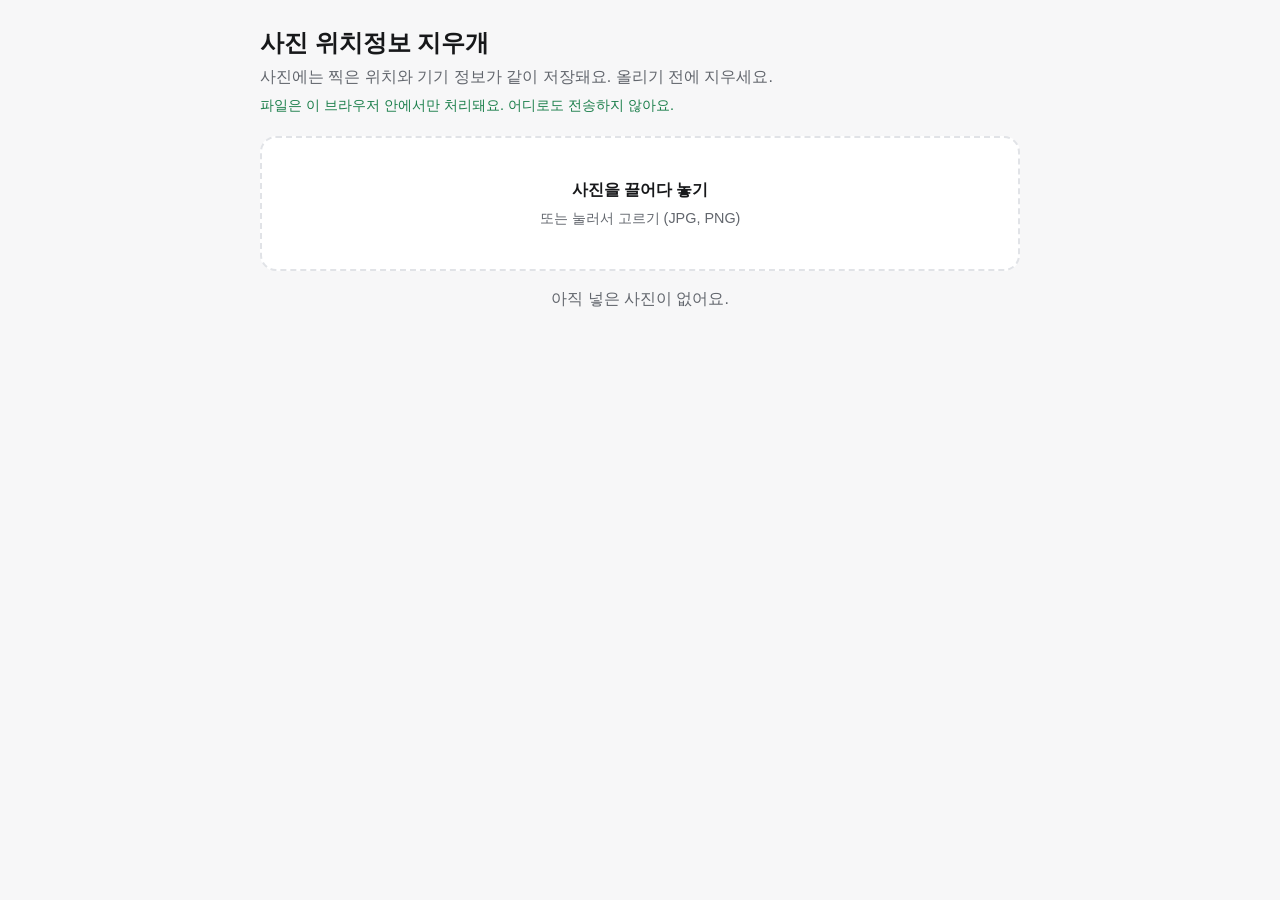
==== exif-cleaner/index.html @ ded25d64 "하루 하나 도구 시작: 사진 위치정보 지우개 - JPEG Exif·IPTC·주석, PNG 텍스트 청크를 바이트 단위로 제거(재압축 없음) - 회전 정보가 있는 사진만 회전을 픽셀에" ====
<!doctype html>
<html lang="ko">
<head>
  <meta charset="utf-8">
  <meta name="viewport" content="width=device-width, initial-scale=1">
  <title>사진 위치정보 지우개</title>
  <meta name="description" content="사진에 남은 촬영 위치와 기기 정보를 브라우저 안에서 지웁니다">
  <link rel="stylesheet" href="css/style.css">
</head>
<body>
  <header>
    <h1>사진 위치정보 지우개</h1>
    <p>사진에는 찍은 위치와 기기 정보가 같이 저장돼요. 올리기 전에 지우세요.</p>
    <p class="local">파일은 이 브라우저 안에서만 처리돼요. 어디로도 전송하지 않아요.</p>
  </header>

  <main>
    <label id="zone" for="picker">
      <strong>사진을 끌어다 놓기</strong>
      <span>또는 눌러서 고르기 (JPG, PNG)</span>
      <input id="picker" type="file" accept="image/jpeg,image/png" multiple hidden>
    </label>

    <button id="download-all" type="button" hidden>전부 내려받기</button>

    <p id="empty" class="empty">아직 넣은 사진이 없어요.</p>
    <div id="files"></div>
  </main>

  <script type="module" src="js/app.js"></script>
</body>
</html>
---- exif-cleaner/css/style.css ----
:root {
  --bg: #f7f7f8;
  --surface: #fff;
  --text: #17181a;
  --muted: #62666d;
  --line: #e1e3e7;
  --brand: #3b5bdb;
  --danger: #c02626;
  --ok: #1b7f4b;
  --on-brand: #fff;
  color-scheme: light;
}

@media (prefers-color-scheme: dark) {
  :root {
    --bg: #111214;
    --surface: #1b1d20;
    --text: #e9eaec;
    --muted: #a0a5ad;
    --line: #2c2f34;
    --brand: #8da2fb;
    --danger: #f2a2a2;
    --ok: #74d7a3;
    --on-brand: #101425;
    color-scheme: dark;
  }
}

* { box-sizing: border-box; }

body {
  margin: 0;
  padding: 24px 16px 64px;
  background: var(--bg);
  color: var(--text);
  font: 16px/1.55 -apple-system, BlinkMacSystemFont, 'Pretendard', 'Apple SD Gothic Neo', sans-serif;
}

header, main { max-width: 760px; margin: 0 auto; }
h1 { margin: 0 0 4px; font-size: 1.5rem; }
header p { margin: 0 0 4px; color: var(--muted); }
.local { font-size: .9rem; color: var(--ok); }

#zone {
  display: grid;
  gap: 4px;
  place-items: center;
  margin: 20px 0 12px;
  padding: 40px 16px;
  border: 2px dashed var(--line);
  border-radius: 16px;
  background: var(--surface);
  text-align: center;
  cursor: pointer;
}
#zone.over { border-color: var(--brand); background: var(--surface); }
#zone span { color: var(--muted); font-size: .9rem; }

button {
  min-height: 44px;
  padding: 0 16px;
  border: 0;
  border-radius: 10px;
  background: var(--brand);
  color: var(--on-brand);
  font: inherit;
  font-weight: 600;
  cursor: pointer;
}

.empty { color: var(--muted); text-align: center; }

.card {
  margin-top: 12px;
  padding: 16px;
  border: 1px solid var(--line);
  border-radius: 14px;
  background: var(--surface);
}

.head { display: flex; align-items: center; justify-content: space-between; gap: 8px; margin-bottom: 12px; }
.head b { overflow: hidden; text-overflow: ellipsis; white-space: nowrap; }

.badge { flex: none; padding: 3px 10px; border-radius: 999px; font-size: .8rem; font-weight: 600; }
.badge.danger { background: color-mix(in srgb, var(--danger) 18%, transparent); color: var(--danger); }
.badge.warn { background: color-mix(in srgb, var(--brand) 18%, transparent); color: var(--brand); }
.badge.ok { background: color-mix(in srgb, var(--ok) 18%, transparent); color: var(--ok); }

.grid { display: grid; gap: 12px; }
@media (min-width: 620px) { .grid { grid-template-columns: 1fr 1fr; } }

.grid section { padding: 12px; border: 1px solid var(--line); border-radius: 10px; }
h3 { margin: 0 0 8px; font-size: .85rem; color: var(--muted); font-weight: 600; }

dl { display: grid; grid-template-columns: auto 1fr; gap: 4px 12px; margin: 0; font-size: .92rem; }
dt { color: var(--muted); }
dd { margin: 0; word-break: break-all; }
dd.hot { color: var(--danger); font-weight: 600; }
dd.gone { color: var(--ok); font-weight: 600; }

.pending { margin: 0; color: var(--muted); font-size: .9rem; }
.after button { margin-top: 12px; width: 100%; }
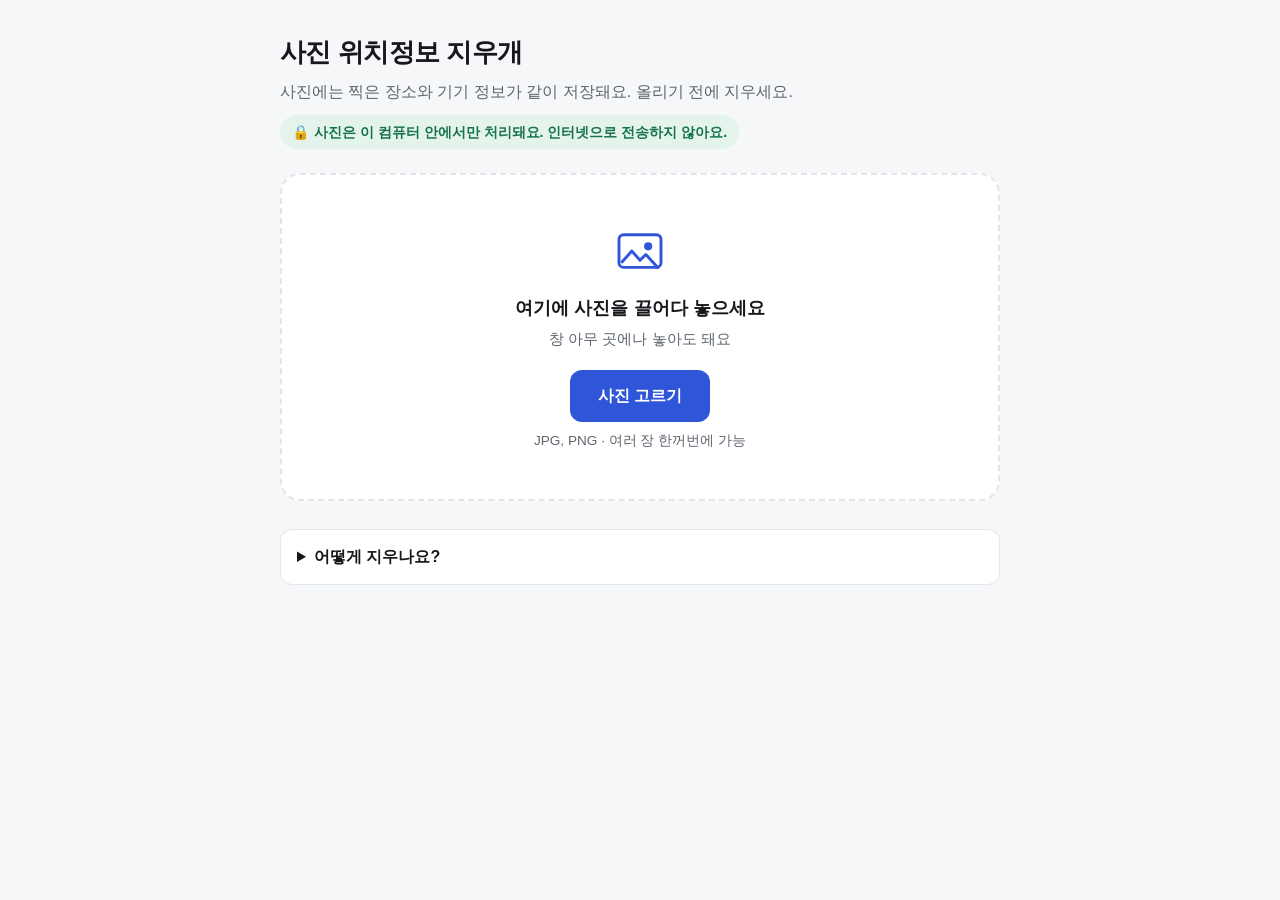
==== commit 8478a1ec: "지우개: 더블클릭으로 열리도록 단일 파일 빌드 + 화면 개선 - file:// 에서 JS 모듈이 CORS로 막혀 동작하지 않던 문제 해결 (build.mjs로 index.html " ====
--- a/exif-cleaner/index.html
+++ b/exif-cleaner/index.html
@@ -5,28 +5,622 @@
   <meta name="viewport" content="width=device-width, initial-scale=1">
   <title>사진 위치정보 지우개</title>
   <meta name="description" content="사진에 남은 촬영 위치와 기기 정보를 브라우저 안에서 지웁니다">
-  <link rel="stylesheet" href="css/style.css">
+  <style>
+:root {
+  --bg: #f6f7f9;
+  --surface: #fff;
+  --text: #16181c;
+  --muted: #5f6570;
+  --line: #e2e5ea;
+  --brand: #2f56d9;
+  --brand-soft: #e8edfd;
+  --danger: #bd2020;
+  --danger-soft: #fdeaea;
+  --ok: #17734a;
+  --ok-soft: #e4f4ec;
+  --on-brand: #fff;
+  color-scheme: light;
+}
+
+@media (prefers-color-scheme: dark) {
+  :root {
+    --bg: #0f1013;
+    --surface: #1a1c20;
+    --text: #e9eaee;
+    --muted: #9aa0ab;
+    --line: #2b2e35;
+    --brand: #8fa6fb;
+    --brand-soft: #1b2340;
+    --danger: #f3a5a5;
+    --danger-soft: #3a1f1f;
+    --ok: #6fd3a0;
+    --ok-soft: #12301f;
+    --on-brand: #0e1428;
+    color-scheme: dark;
+  }
+}
+
+* { box-sizing: border-box; }
+
+/* display를 지정한 요소에서도 hidden 속성이 이기도록 한다 */
+[hidden] { display: none !important; }
+
+body {
+  margin: 0;
+  padding: 32px 16px 120px;
+  background: var(--bg);
+  color: var(--text);
+  font: 16px/1.6 -apple-system, BlinkMacSystemFont, 'Pretendard', 'Apple SD Gothic Neo', 'Noto Sans KR', sans-serif;
+}
+
+header, main { max-width: 720px; margin: 0 auto; }
+
+h1 { margin: 0 0 6px; font-size: 1.6rem; letter-spacing: -.02em; }
+.lead { margin: 0 0 10px; color: var(--muted); }
+.privacy {
+  display: inline-block;
+  margin: 0 0 24px;
+  padding: 6px 12px;
+  border-radius: 999px;
+  background: var(--ok-soft);
+  color: var(--ok);
+  font-size: .88rem;
+  font-weight: 600;
+}
+
+/* 1단계: 사진 넣기 */
+#zone {
+  display: grid;
+  gap: 6px;
+  place-items: center;
+  padding: 48px 20px;
+  border: 2px dashed var(--line);
+  border-radius: 20px;
+  background: var(--surface);
+  text-align: center;
+}
+.zone-icon { width: 56px; height: 56px; color: var(--brand); }
+.zone-title { margin: 8px 0 0; font-size: 1.15rem; font-weight: 700; }
+.zone-sub { margin: 0; color: var(--muted); font-size: .92rem; }
+.zone-hint { margin: 2px 0 0; color: var(--muted); font-size: .85rem; }
+
+.pick {
+  margin-top: 12px;
+  padding: 13px 28px;
+  border-radius: 12px;
+  background: var(--brand);
+  color: var(--on-brand);
+  font-weight: 700;
+  cursor: pointer;
+}
+.pick:hover { filter: brightness(1.05); }
+
+button {
+  min-height: 46px;
+  padding: 0 18px;
+  border: 0;
+  border-radius: 12px;
+  background: var(--brand);
+  color: var(--on-brand);
+  font: inherit;
+  font-weight: 700;
+  cursor: pointer;
+}
+button.ghost { flex: none; white-space: nowrap; min-height: 38px; background: transparent; color: var(--muted); border: 1px solid var(--line); font-weight: 600; }
+button.done { background: var(--ok-soft); color: var(--ok); }
+
+/* 결과 */
+.result-head { display: flex; align-items: center; justify-content: space-between; gap: 12px; margin: 28px 0 12px; }
+#summary { margin: 0; font-weight: 700; min-width: 0; }
+
+.card {
+  margin-bottom: 14px;
+  padding: 16px;
+  border: 1px solid var(--line);
+  border-radius: 16px;
+  background: var(--surface);
+}
+
+.head { display: flex; align-items: center; gap: 12px; margin-bottom: 14px; }
+.thumb {
+  flex: none;
+  width: 56px; height: 56px;
+  border-radius: 10px;
+  border: 1px solid var(--line);
+  object-fit: cover;
+  background: var(--bg);
+}
+.head-text { min-width: 0; display: flex; flex-direction: column; gap: 4px; align-items: flex-start; }
+.head-text b { max-width: 100%; overflow: hidden; text-overflow: ellipsis; white-space: nowrap; }
+
+.badge { padding: 3px 10px; border-radius: 999px; font-size: .78rem; font-weight: 700; }
+.badge.danger { background: var(--danger-soft); color: var(--danger); }
+.badge.warn { background: var(--brand-soft); color: var(--brand); }
+.badge.ok { background: var(--ok-soft); color: var(--ok); }
+
+.grid { display: grid; gap: 12px; }
+@media (min-width: 640px) { .grid { grid-template-columns: 1fr 1fr; align-items: start; } }
+
+.grid section { padding: 14px; border: 1px solid var(--line); border-radius: 12px; }
+.grid .after { background: var(--ok-soft); border-color: transparent; }
+h3 { margin: 0 0 10px; font-size: .82rem; color: var(--muted); font-weight: 700; letter-spacing: .01em; }
+.after h3 { color: var(--ok); }
+
+dl { display: grid; grid-template-columns: auto 1fr; gap: 6px 14px; margin: 0; font-size: .93rem; }
+dt { color: var(--muted); white-space: nowrap; }
+dd { margin: 0; word-break: break-all; }
+dd.hot { color: var(--danger); font-weight: 700; }
+dd.gone { color: var(--ok); font-weight: 700; }
+dd.note { color: var(--muted); font-size: .85rem; }
+
+.pending { margin: 0; color: var(--muted); font-size: .9rem; }
+.after .download { width: 100%; margin-top: 14px; }
+
+/* 설명 */
+.how { margin-top: 28px; padding: 14px 16px; border: 1px solid var(--line); border-radius: 12px; background: var(--surface); }
+.how summary { font-weight: 700; cursor: pointer; }
+.how p { margin: 10px 0 0; color: var(--muted); font-size: .92rem; }
+
+/* 창 전체 드롭 */
+#drop-overlay {
+  position: fixed; inset: 0; z-index: 20;
+  display: grid; place-items: center;
+  background: color-mix(in srgb, var(--brand) 22%, transparent);
+  backdrop-filter: blur(2px);
+}
+#drop-overlay p {
+  padding: 20px 32px;
+  border: 2px dashed var(--brand);
+  border-radius: 16px;
+  background: var(--surface);
+  font-size: 1.15rem;
+  font-weight: 700;
+}
+
+/* 하단 고정 바 */
+#bar {
+  position: fixed; left: 0; right: 0; bottom: 0; z-index: 10;
+  display: flex; align-items: center; justify-content: space-between; gap: 12px;
+  max-width: 720px; margin: 0 auto;
+  padding: 12px 16px calc(12px + env(safe-area-inset-bottom));
+  border-top: 1px solid var(--line);
+  background: var(--surface);
+}
+#bar-text { font-weight: 600; color: var(--muted); }
+@media (min-width: 752px) { #bar { bottom: 16px; border: 1px solid var(--line); border-radius: 14px; } }
+  </style>
 </head>
 <body>
   <header>
     <h1>사진 위치정보 지우개</h1>
-    <p>사진에는 찍은 위치와 기기 정보가 같이 저장돼요. 올리기 전에 지우세요.</p>
-    <p class="local">파일은 이 브라우저 안에서만 처리돼요. 어디로도 전송하지 않아요.</p>
+    <p class="lead">사진에는 찍은 장소와 기기 정보가 같이 저장돼요. 올리기 전에 지우세요.</p>
+    <p class="privacy"><span aria-hidden="true">🔒</span> 사진은 이 컴퓨터 안에서만 처리돼요. 인터넷으로 전송하지 않아요.</p>
   </header>
 
   <main>
-    <label id="zone" for="picker">
-      <strong>사진을 끌어다 놓기</strong>
-      <span>또는 눌러서 고르기 (JPG, PNG)</span>
-      <input id="picker" type="file" accept="image/jpeg,image/png" multiple hidden>
-    </label>
-
-    <button id="download-all" type="button" hidden>전부 내려받기</button>
-
-    <p id="empty" class="empty">아직 넣은 사진이 없어요.</p>
-    <div id="files"></div>
+    <section id="step1">
+      <div id="zone">
+        <svg viewBox="0 0 48 48" aria-hidden="true" class="zone-icon">
+          <path d="M8 34l9-10 7 8 5-5 11 12" fill="none" stroke="currentColor" stroke-width="2.5" stroke-linejoin="round"/>
+          <rect x="6" y="10" width="36" height="28" rx="4" fill="none" stroke="currentColor" stroke-width="2.5"/>
+          <circle cx="31" cy="20" r="3.5" fill="currentColor"/>
+        </svg>
+        <p class="zone-title">여기에 사진을 끌어다 놓으세요</p>
+        <p class="zone-sub">창 아무 곳에나 놓아도 돼요</p>
+        <label class="pick" for="picker">사진 고르기</label>
+        <input id="picker" type="file" accept="image/jpeg,image/png" multiple hidden>
+        <p class="zone-hint">JPG, PNG · 여러 장 한꺼번에 가능</p>
+      </div>
+    </section>
+
+    <section id="result" hidden>
+      <div class="result-head">
+        <p id="summary" role="status"></p>
+        <button id="reset" type="button" class="ghost">처음부터</button>
+      </div>
+      <div id="files"></div>
+    </section>
+
+    <details class="how">
+      <summary>어떻게 지우나요?</summary>
+      <p>사진 파일 안에는 사진 내용과 별도로 촬영 정보가 붙어 있어요. 이 도구는 그 부분만 잘라내고 사진 자체는 건드리지 않아요. 그래서 화질이 떨어지지 않아요.</p>
+      <p>세로로 찍은 사진은 예외예요. 방향 정보까지 지우면 사진이 눕기 때문에, 방향을 사진에 먼저 적용하고 다시 저장해요. 이때만 아주 약간 다시 압축돼요.</p>
+    </details>
   </main>
 
-  <script type="module" src="js/app.js"></script>
+  <div id="drop-overlay" hidden><p>놓으면 바로 지워드려요</p></div>
+
+  <div id="bar" hidden>
+    <span id="bar-text"></span>
+    <button id="download-all" type="button">전부 내려받기</button>
+  </div>
+
+  <script type="module">
+// ---- exif.js
+// 이미지에 숨어 있는 메타데이터를 읽는다. 외부 라이브러리 없이 바이트를 직접 해석한다.
+
+const JPEG_TAGS = {
+  0x010f: 'make',
+  0x0110: 'model',
+  0x0112: 'orientation',
+  0x0131: 'software',
+  0x0132: 'dateTime',
+  0x9003: 'dateTimeOriginal',
+};
+
+// JPEG는 0xFF 마커로 구간이 나뉜다. 메타데이터는 APP 구간에 들어 있다.
+function jpegSegments(bytes) {
+  if (bytes[0] !== 0xff || bytes[1] !== 0xd8) return null;
+  const segments = [];
+  let at = 2;
+  while (at < bytes.length - 1) {
+    if (bytes[at] !== 0xff) break;
+    const marker = bytes[at + 1];
+    if (marker === 0xd8 || marker === 0xd9 || (marker >= 0xd0 && marker <= 0xd7)) {
+      at += 2;
+      continue;
+    }
+    const size = (bytes[at + 2] << 8) | bytes[at + 3];
+    segments.push({ marker, start: at, bodyStart: at + 4, end: at + 2 + size });
+    if (marker === 0xda) break; // 이미지 데이터 시작. 뒤는 건드리지 않는다.
+    at += 2 + size;
+  }
+  return segments;
+}
+
+function ascii(bytes, start, length) {
+  return String.fromCharCode(...bytes.slice(start, start + length));
+}
+
+function readIfd(view, tiffStart, ifdStart, little, out, gps) {
+  const count = view.getUint16(ifdStart, little);
+  let next = 0;
+  for (let i = 0; i < count; i++) {
+    const entry = ifdStart + 2 + i * 12;
+    const tag = view.getUint16(entry, little);
+    const type = view.getUint16(entry + 2, little);
+    const num = view.getUint32(entry + 4, little);
+    const size = { 1: 1, 2: 1, 3: 2, 4: 4, 5: 8, 7: 1, 9: 4, 10: 8 }[type] ?? 1;
+    const total = size * num;
+    const valueAt = total > 4 ? tiffStart + view.getUint32(entry + 8, little) : entry + 8;
+    out.count += 1;
+
+    // 하위 IFD 위치
+    if (tag === 0x8769) next = tiffStart + view.getUint32(valueAt, little);
+    if (tag === 0x8825) gps.at = tiffStart + view.getUint32(valueAt, little);
+
+    if (gps.active) {
+      if (tag === 1 || tag === 3) gps[tag === 1 ? 'latRef' : 'lonRef'] = String.fromCharCode(view.getUint8(valueAt));
+      if (tag === 2 || tag === 4) {
+        const parts = [0, 1, 2].map((n) => {
+          const numr = view.getUint32(valueAt + n * 8, little);
+          const den = view.getUint32(valueAt + n * 8 + 4, little);
+          return den ? numr / den : 0;
+        });
+        gps[tag === 2 ? 'lat' : 'lon'] = parts[0] + parts[1] / 60 + parts[2] / 3600;
+      }
+      continue;
+    }
+
+    const name = JPEG_TAGS[tag];
+    if (!name) continue;
+    if (type === 2) out[name] = ascii(new Uint8Array(view.buffer), valueAt, num).replace(/\0+$/, '').trim();
+    else if (type === 3) out[name] = view.getUint16(valueAt, little);
+  }
+  return next;
+}
+
+// Exif 본문(TIFF 구조)에서 기기·촬영일시·GPS를 꺼낸다.
+function parseExifPayload(bytes, payloadStart) {
+  const tiffStart = payloadStart + 6; // 'Exif\0\0' 다음
+  const view = new DataView(bytes.buffer, bytes.byteOffset);
+  const little = ascii(bytes, tiffStart, 2) === 'II';
+  const out = { count: 0 };
+  const gps = {};
+
+  const ifd0 = tiffStart + view.getUint32(tiffStart + 4, little);
+  const exifIfd = readIfd(view, tiffStart, ifd0, little, out, gps);
+  if (exifIfd) readIfd(view, tiffStart, exifIfd, little, out, gps);
+  if (gps.at) {
+    gps.active = true;
+    readIfd(view, tiffStart, gps.at, little, out, gps);
+    if (gps.lat != null && gps.lon != null) {
+      out.gps = {
+        lat: gps.latRef === 'S' ? -gps.lat : gps.lat,
+        lon: gps.lonRef === 'W' ? -gps.lon : gps.lon,
+      };
+    }
+  }
+  return out;
+}
+
+const PNG_PRIVACY_CHUNKS = ['tEXt', 'zTXt', 'iTXt', 'eXIf', 'tIME'];
+
+function pngChunks(bytes) {
+  const sig = [137, 80, 78, 71, 13, 10, 26, 10];
+  if (sig.some((b, i) => bytes[i] !== b)) return null;
+  const view = new DataView(bytes.buffer, bytes.byteOffset);
+  const chunks = [];
+  let at = 8;
+  while (at < bytes.length - 8) {
+    const length = view.getUint32(at);
+    const type = ascii(bytes, at + 4, 4);
+    chunks.push({ type, start: at, end: at + 12 + length });
+    if (type === 'IEND') break;
+    at += 12 + length;
+  }
+  return chunks;
+}
+
+// { kind, gps, dateTime, make, model, software, orientation, count } 형태로 돌려준다.
+function readMetadata(bytes) {
+  const segments = jpegSegments(bytes);
+  if (segments) {
+    const found = { kind: 'jpeg', count: 0 };
+    for (const seg of segments) {
+      const isExif = seg.marker === 0xe1 && ascii(bytes, seg.bodyStart, 4) === 'Exif';
+      if (isExif) Object.assign(found, parseExifPayload(bytes, seg.bodyStart), { kind: 'jpeg' });
+      else if (seg.marker === 0xe1) found.count += 1; // XMP
+      else if (seg.marker === 0xed || seg.marker === 0xfe) found.count += 1; // IPTC, 주석
+    }
+    return found;
+  }
+
+  const chunks = pngChunks(bytes);
+  if (chunks) {
+    const privacy = chunks.filter((c) => PNG_PRIVACY_CHUNKS.includes(c.type));
+    return { kind: 'png', count: privacy.length };
+  }
+  return { kind: 'unknown', count: 0 };
+}
+
+// ---- strip.js
+// 메타데이터만 잘라낸다. 화질을 지키려고 픽셀 데이터는 그대로 두고 바이트만 들어낸다.
+
+
+// 지울 구간: Exif·XMP(APP1), Photoshop IPTC(APP13), 주석(COM).
+// 남길 구간: JFIF(APP0), 색 프로파일 ICC(APP2). 색이 틀어지는 것을 막는다.
+const DROP_MARKERS = new Set([0xe1, 0xed, 0xfe]);
+
+function concat(parts, length) {
+  const out = new Uint8Array(length);
+  let at = 0;
+  for (const part of parts) {
+    out.set(part, at);
+    at += part.length;
+  }
+  return out;
+}
+
+function stripJpeg(bytes) {
+  const segments = jpegSegments(bytes);
+  if (!segments) return bytes;
+  const parts = [bytes.slice(0, 2)];
+  let cursor = 2;
+  for (const seg of segments) {
+    if (seg.marker === 0xda) break;
+    if (!DROP_MARKERS.has(seg.marker)) continue;
+    parts.push(bytes.slice(cursor, seg.start));
+    cursor = seg.end;
+  }
+  parts.push(bytes.slice(cursor));
+  return concat(parts, parts.reduce((sum, p) => sum + p.length, 0));
+}
+
+function stripPng(bytes) {
+  const chunks = pngChunks(bytes);
+  if (!chunks) return bytes;
+  const parts = [bytes.slice(0, 8)];
+  for (const chunk of chunks) {
+    if (PNG_PRIVACY_CHUNKS.includes(chunk.type)) continue;
+    parts.push(bytes.slice(chunk.start, chunk.end));
+  }
+  return concat(parts, parts.reduce((sum, p) => sum + p.length, 0));
+}
+
+// 회전 정보(Orientation)가 있는 사진은 그것까지 지우면 눕거나 뒤집혀 보인다.
+// 그래서 회전을 픽셀에 먼저 구워 넣고 다시 저장한다. 이때만 재압축이 일어난다.
+//
+// 넘기는 blob은 Exif를 이미 걷어낸 것이어야 한다. 브라우저에 따라 createImageBitmap이
+// Exif 회전을 자동 적용하는데, 그 상태에서 회전을 또 걸면 원위치로 돌아간다.
+async function bakeOrientation(blob, orientation) {
+  const bitmap = await createImageBitmap(blob);
+  const swap = orientation >= 5 && orientation <= 8;
+  const canvas = document.createElement('canvas');
+  canvas.width = swap ? bitmap.height : bitmap.width;
+  canvas.height = swap ? bitmap.width : bitmap.height;
+  const ctx = canvas.getContext('2d');
+  const { width: w, height: h } = bitmap;
+  const transforms = {
+    2: [-1, 0, 0, 1, w, 0],
+    3: [-1, 0, 0, -1, w, h],
+    4: [1, 0, 0, -1, 0, h],
+    5: [0, 1, 1, 0, 0, 0],
+    6: [0, 1, -1, 0, h, 0],
+    7: [0, -1, -1, 0, h, w],
+    8: [0, -1, 1, 0, 0, w],
+  };
+  if (transforms[orientation]) ctx.setTransform(...transforms[orientation]);
+  ctx.drawImage(bitmap, 0, 0);
+  bitmap.close();
+  return new Promise((resolve) => canvas.toBlob(resolve, 'image/jpeg', 0.95));
+}
+
+function stripBytes(bytes, kind) {
+  if (kind === 'jpeg') return stripJpeg(bytes);
+  if (kind === 'png') return stripPng(bytes);
+  return bytes;
+}
+
+// ---- app.js
+// 진입점. 파일을 받아 메타데이터를 보여주고, 지운 뒤 결과를 확인시킨다.
+
+
+const $ = (sel) => document.querySelector(sel);
+const cleaned = [];
+let handled = 0;
+let hadLocation = 0;
+
+const KB = (n) => `${(n / 1024).toFixed(n < 10240 ? 1 : 0)}KB`;
+const coord = (v, [pos, neg]) => `${Math.abs(v).toFixed(5)}° ${v >= 0 ? pos : neg}`;
+
+function metaRows(meta) {
+  const rows = [];
+  if (meta.gps) rows.push(['촬영 장소', `${coord(meta.gps.lat, ['N', 'S'])}, ${coord(meta.gps.lon, ['E', 'W'])}`, true]);
+  const shot = meta.dateTimeOriginal || meta.dateTime;
+  if (shot) rows.push(['촬영 일시', shot.replace(/^(\d{4}):(\d{2}):(\d{2})/, '$1-$2-$3'), false]);
+  const device = [meta.make, meta.model].filter(Boolean).join(' ');
+  if (device) rows.push(['촬영 기기', device, false]);
+  if (meta.software) rows.push(['편집 프로그램', meta.software, false]);
+  return rows;
+}
+
+function badgeFor(meta) {
+  if (meta.gps) return ['danger', '위치정보 있음'];
+  if (meta.count > 0) return ['warn', '촬영 정보 있음'];
+  return ['ok', '지울 것 없음'];
+}
+
+function card(file, meta) {
+  const [tone, text] = badgeFor(meta);
+  const rows = metaRows(meta);
+  const node = document.createElement('article');
+  node.className = 'card';
+  node.innerHTML = `
+    <div class="head">
+      <img class="thumb" alt="">
+      <div class="head-text">
+        <b>${file.name}</b>
+        <span class="badge ${tone}">${text}</span>
+      </div>
+    </div>
+    <div class="grid">
+      <section class="before">
+        <h3>지금 이 사진에 담긴 정보</h3>
+        <dl>${rows.map(([k, v, hot]) => `<dt>${k}</dt><dd class="${hot ? 'hot' : ''}">${v}</dd>`).join('')}
+          <dt>항목 수</dt><dd>${meta.count}개</dd>
+        </dl>
+      </section>
+      <section class="after">
+        <h3>지운 뒤</h3>
+        <p class="pending">처리 중…</p>
+      </section>
+    </div>`;
+  const url = URL.createObjectURL(file);
+  const thumb = node.querySelector('.thumb');
+  thumb.src = url;
+  thumb.addEventListener('load', () => URL.revokeObjectURL(url), { once: true });
+  $('#files').append(node);
+  return node;
+}
+
+function updateSummary() {
+  const done = cleaned.length;
+  $('#summary').textContent = hadLocation
+    ? `사진 ${handled}장 중 ${hadLocation}장에서 위치정보를 지웠어요.`
+    : `사진 ${handled}장을 정리했어요. 위치정보는 원래 없었어요.`;
+  $('#bar').hidden = done === 0;
+  $('#bar-text').textContent = `정리 완료 ${done}장`;
+  $('#download-all').textContent = done > 1 ? `전부 내려받기 (${done}장)` : '내려받기';
+}
+
+async function handle(file) {
+  const bytes = new Uint8Array(await file.arrayBuffer());
+  const meta = readMetadata(bytes);
+  const node = card(file, meta);
+  const after = node.querySelector('.after');
+  handled += 1;
+  if (meta.gps) hadLocation += 1;
+
+  if (meta.kind === 'unknown') {
+    after.innerHTML =
+      '<h3>지운 뒤</h3><p class="pending">JPG와 PNG만 처리할 수 있어요.<br>아이폰 HEIC 사진은 설정 → 카메라 → 포맷에서 "높은 호환성"으로 바꾸거나, 미리보기 앱에서 JPG로 내보낸 뒤 넣어주세요.</p>';
+    updateSummary();
+    return;
+  }
+
+  let blob = new Blob([stripBytes(bytes, meta.kind)], { type: file.type });
+  let recompressed = false;
+  if (meta.kind === 'jpeg' && meta.orientation > 1) {
+    const baked = await bakeOrientation(blob, meta.orientation);
+    blob = new Blob([stripBytes(new Uint8Array(await baked.arrayBuffer()), 'jpeg')], { type: 'image/jpeg' });
+    recompressed = true;
+  }
+
+  const check = readMetadata(new Uint8Array(await blob.arrayBuffer()));
+  const name = file.name.replace(/(\.[^.]+)$/, '-clean$1');
+  cleaned.push({ name, blob });
+
+  after.innerHTML = `
+    <h3>지운 뒤</h3>
+    <dl>
+      <dt>촬영 장소</dt><dd class="${check.gps ? 'hot' : 'gone'}">${check.gps ? '남아 있음' : meta.gps ? '지워짐' : '원래 없음'}</dd>
+      <dt>남은 항목</dt><dd class="${check.count ? '' : 'gone'}">${check.count}개</dd>
+      <dt>용량</dt><dd>${KB(file.size)} → ${KB(blob.size)}</dd>
+      ${recompressed ? '<dt>참고</dt><dd class="note">세로 사진이라 방향을 맞춰 다시 저장했어요</dd>' : ''}
+    </dl>
+    <button type="button" class="download">이 사진 내려받기</button>`;
+  after.querySelector('.download').addEventListener('click', (e) => {
+    download(name, blob);
+    e.target.textContent = '내려받았어요';
+    e.target.classList.add('done');
+  });
+  updateSummary();
+}
+
+function download(name, blob) {
+  const url = URL.createObjectURL(blob);
+  const a = Object.assign(document.createElement('a'), { href: url, download: name });
+  a.click();
+  setTimeout(() => URL.revokeObjectURL(url), 1000);
+}
+
+async function addFiles(files) {
+  const images = [...files].filter((f) => f.type.startsWith('image/'));
+  if (images.length === 0) return;
+  $('#result').hidden = false;
+  for (const file of images) await handle(file);
+  $('#result').scrollIntoView({ behavior: 'smooth', block: 'start' });
+}
+
+$('#picker').addEventListener('change', (e) => {
+  addFiles(e.target.files);
+  e.target.value = '';
+});
+
+$('#download-all').addEventListener('click', () => cleaned.forEach(({ name, blob }) => download(name, blob)));
+
+$('#reset').addEventListener('click', () => {
+  cleaned.length = 0;
+  handled = 0;
+  hadLocation = 0;
+  $('#files').replaceChildren();
+  $('#result').hidden = true;
+  $('#bar').hidden = true;
+  window.scrollTo({ top: 0, behavior: 'smooth' });
+});
+
+// 창 어디에 놓아도 받는다. 드롭 영역을 찾아 맞추는 수고를 없앤다.
+const overlay = $('#drop-overlay');
+let dragDepth = 0;
+
+window.addEventListener('dragenter', (e) => {
+  if (![...e.dataTransfer.types].includes('Files')) return;
+  dragDepth += 1;
+  overlay.hidden = false;
+});
+window.addEventListener('dragover', (e) => e.preventDefault());
+window.addEventListener('dragleave', () => {
+  dragDepth = Math.max(0, dragDepth - 1);
+  if (dragDepth === 0) overlay.hidden = true;
+});
+window.addEventListener('drop', (e) => {
+  e.preventDefault();
+  dragDepth = 0;
+  overlay.hidden = true;
+  addFiles(e.dataTransfer.files);
+});
+
+  </script>
 </body>
 </html>
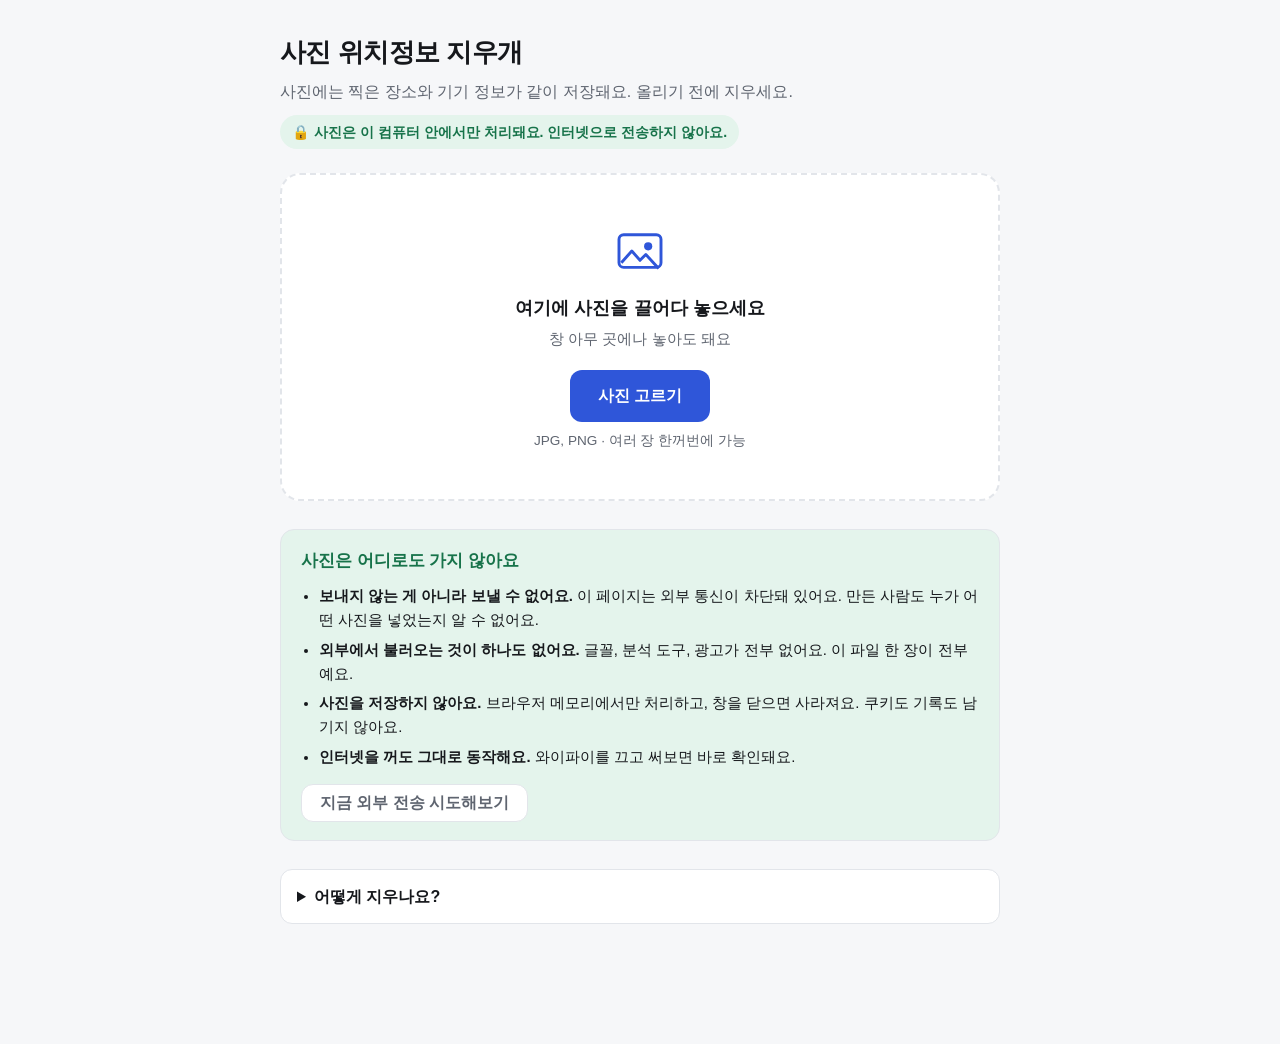
==== commit d3efbb27: "지우개: 사진이 외부로 나갈 수 없도록 기술적 차단 + 안내 추가 - CSP로 connect-src/default-src 차단. 코드가 전송을 시도해도 브라우저가 막는다 - 파일명" ====
--- a/exif-cleaner/index.html
+++ b/exif-cleaner/index.html
@@ -5,6 +5,9 @@
   <meta name="viewport" content="width=device-width, initial-scale=1">
   <title>사진 위치정보 지우개</title>
   <meta name="description" content="사진에 남은 촬영 위치와 기기 정보를 브라우저 안에서 지웁니다">
+  <!-- 외부로 나가는 통신을 브라우저 수준에서 막는다. 코드가 보내려 해도 실패한다. -->
+  <meta http-equiv="Content-Security-Policy"
+        content="default-src 'none'; img-src blob: data:; style-src 'unsafe-inline'; script-src 'unsafe-inline'; connect-src 'none'; form-action 'none'; base-uri 'none'">
   <style>
 :root {
   --bg: #f6f7f9;
@@ -188,6 +191,18 @@
 }
 #bar-text { font-weight: 600; color: var(--muted); }
 @media (min-width: 752px) { #bar { bottom: 16px; border: 1px solid var(--line); border-radius: 14px; } }
+
+/* 안전 안내 */
+.safety { margin-top: 28px; padding: 18px 20px; border: 1px solid var(--line); border-radius: 14px; background: var(--ok-soft); }
+.safety h2 { margin: 0 0 10px; font-size: 1.05rem; color: var(--ok); }
+.safety ul { margin: 0; padding-left: 18px; }
+.safety li { margin-bottom: 6px; font-size: .93rem; }
+.safety li b { font-weight: 700; }
+.proof { display: flex; flex-wrap: wrap; align-items: center; gap: 10px; margin-top: 14px; }
+.proof button { background: var(--surface); }
+#net-result { font-size: .9rem; color: var(--muted); }
+#net-result.pass { color: var(--ok); font-weight: 700; }
+#net-result.fail { color: var(--danger); font-weight: 700; }
   </style>
 </head>
 <body>
@@ -221,10 +236,25 @@
       <div id="files"></div>
     </section>
 
+    <section class="safety">
+      <h2>사진은 어디로도 가지 않아요</h2>
+      <ul>
+        <li><b>보내지 않는 게 아니라 보낼 수 없어요.</b> 이 페이지는 외부 통신이 차단돼 있어요. 만든 사람도 누가 어떤 사진을 넣었는지 알 수 없어요.</li>
+        <li><b>외부에서 불러오는 것이 하나도 없어요.</b> 글꼴, 분석 도구, 광고가 전부 없어요. 이 파일 한 장이 전부예요.</li>
+        <li><b>사진을 저장하지 않아요.</b> 브라우저 메모리에서만 처리하고, 창을 닫으면 사라져요. 쿠키도 기록도 남기지 않아요.</li>
+        <li><b>인터넷을 꺼도 그대로 동작해요.</b> 와이파이를 끄고 써보면 바로 확인돼요.</li>
+      </ul>
+      <div class="proof">
+        <button id="net-test" type="button" class="ghost">지금 외부 전송 시도해보기</button>
+        <span id="net-result" role="status"></span>
+      </div>
+    </section>
+
     <details class="how">
       <summary>어떻게 지우나요?</summary>
       <p>사진 파일 안에는 사진 내용과 별도로 촬영 정보가 붙어 있어요. 이 도구는 그 부분만 잘라내고 사진 자체는 건드리지 않아요. 그래서 화질이 떨어지지 않아요.</p>
       <p>세로로 찍은 사진은 예외예요. 방향 정보까지 지우면 사진이 눕기 때문에, 방향을 사진에 먼저 적용하고 다시 저장해요. 이때만 아주 약간 다시 압축돼요.</p>
+      <p>직접 확인하고 싶다면 브라우저 개발자 도구(F12)의 네트워크 탭을 켠 채로 사진을 넣어보세요. 요청이 하나도 잡히지 않아요.</p>
     </details>
   </main>
 
@@ -461,6 +491,11 @@
 let handled = 0;
 let hadLocation = 0;
 
+// 파일명과 사진에서 읽은 값은 사용자가 통제하지 못하는 문자열이다.
+// 화면에 넣기 전에 반드시 막아야 조작된 파일이 스크립트를 실행하지 못한다.
+const esc = (value) =>
+  String(value).replace(/[&<>"']/g, (c) => ({ '&': '&amp;', '<': '&lt;', '>': '&gt;', '"': '&quot;', "'": '&#39;' })[c]);
+
 const KB = (n) => `${(n / 1024).toFixed(n < 10240 ? 1 : 0)}KB`;
 const coord = (v, [pos, neg]) => `${Math.abs(v).toFixed(5)}° ${v >= 0 ? pos : neg}`;
 
@@ -490,14 +525,14 @@
     <div class="head">
       <img class="thumb" alt="">
       <div class="head-text">
-        <b>${file.name}</b>
+        <b>${esc(file.name)}</b>
         <span class="badge ${tone}">${text}</span>
       </div>
     </div>
     <div class="grid">
       <section class="before">
         <h3>지금 이 사진에 담긴 정보</h3>
-        <dl>${rows.map(([k, v, hot]) => `<dt>${k}</dt><dd class="${hot ? 'hot' : ''}">${v}</dd>`).join('')}
+        <dl>${rows.map(([k, v, hot]) => `<dt>${esc(k)}</dt><dd class="${hot ? 'hot' : ''}">${esc(v)}</dd>`).join('')}
           <dt>항목 수</dt><dd>${meta.count}개</dd>
         </dl>
       </section>
@@ -598,6 +633,21 @@
   $('#result').hidden = true;
   $('#bar').hidden = true;
   window.scrollTo({ top: 0, behavior: 'smooth' });
+});
+
+// 사용자가 직접 확인할 수 있게, 외부 전송을 실제로 시도해보고 막히는 것을 보여준다.
+$('#net-test').addEventListener('click', async () => {
+  const result = $('#net-result');
+  result.textContent = '시도하는 중…';
+  result.className = '';
+  try {
+    await fetch('https://example.com/upload', { method: 'POST', body: 'test' });
+    result.textContent = '전송됨. 이 화면이 보이면 알려주세요.';
+    result.className = 'fail';
+  } catch {
+    result.textContent = '차단됐어요. 이 페이지는 밖으로 아무것도 보낼 수 없어요.';
+    result.className = 'pass';
+  }
 });
 
 // 창 어디에 놓아도 받는다. 드롭 영역을 찾아 맞추는 수고를 없앤다.
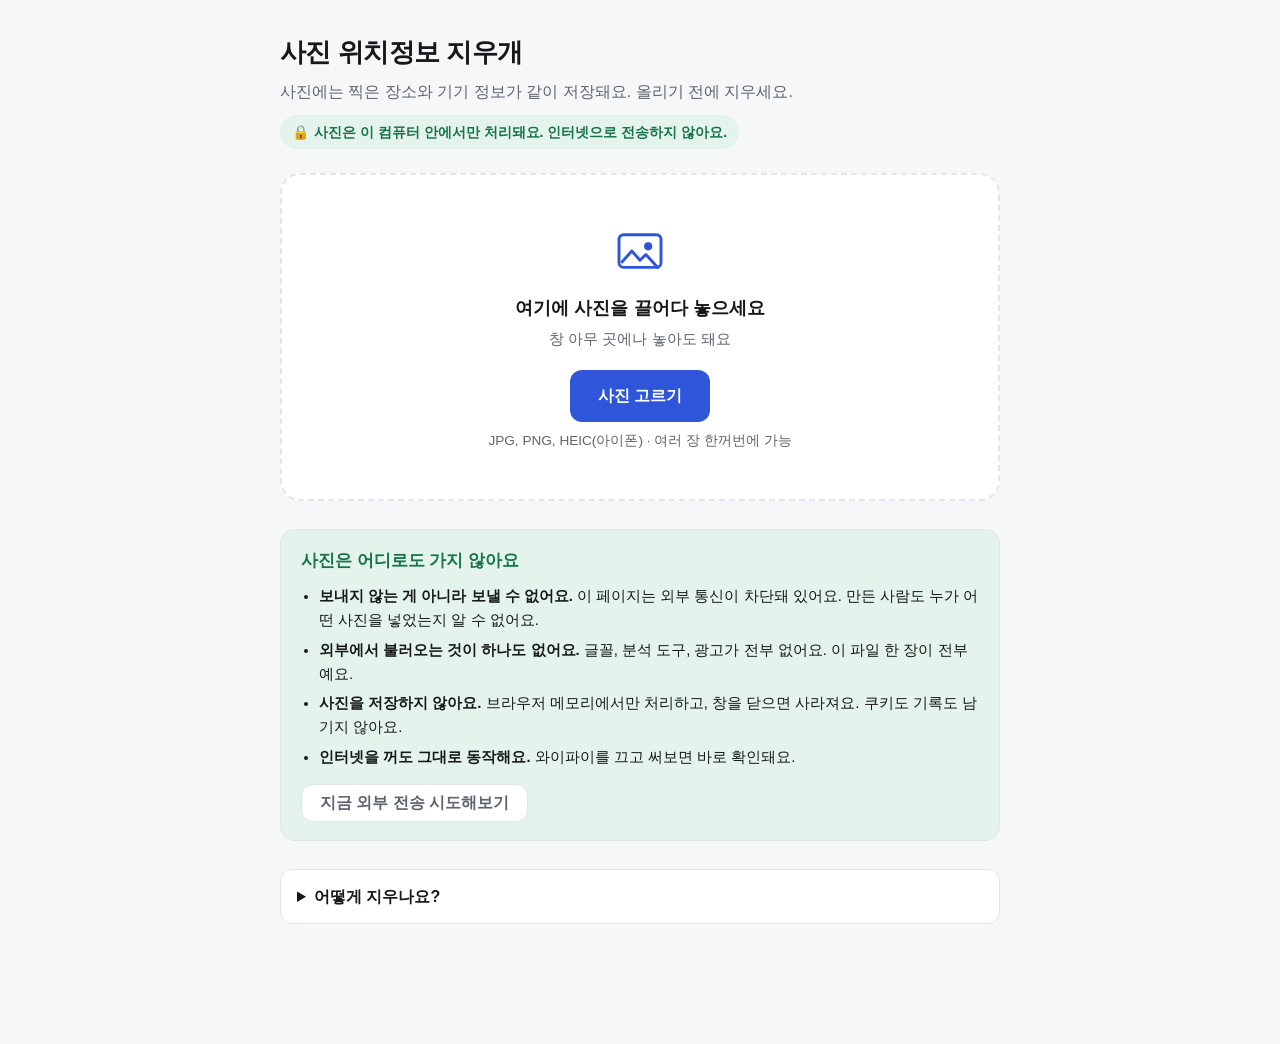
==== commit ba213b13: "지우개: HEIC(아이폰 사진) 지원 - HEIC를 '지울 것 없음'으로 잘못 표시하던 버그 수정 - meta 박스의 iinf·iloc를 읽어 Exif·XMP 항목만 0으로 덮음." ====
--- a/exif-cleaner/index.html
+++ b/exif-cleaner/index.html
@@ -223,8 +223,8 @@
         <p class="zone-title">여기에 사진을 끌어다 놓으세요</p>
         <p class="zone-sub">창 아무 곳에나 놓아도 돼요</p>
         <label class="pick" for="picker">사진 고르기</label>
-        <input id="picker" type="file" accept="image/jpeg,image/png" multiple hidden>
-        <p class="zone-hint">JPG, PNG · 여러 장 한꺼번에 가능</p>
+        <input id="picker" type="file" accept="image/jpeg,image/png,image/heic,image/heif,.heic,.heif" multiple hidden>
+        <p class="zone-hint">JPG, PNG, HEIC(아이폰) · 여러 장 한꺼번에 가능</p>
       </div>
     </section>
 
@@ -364,6 +364,26 @@
   return out;
 }
 
+// HEIC(아이폰 기본 형식)은 ISOBMFF 박스 구조다. 박스를 전부 해석하지 않고,
+// Exif 페이로드(‘Exif\0\0’ 뒤에 TIFF 헤더가 오는 자리)를 찾아 같은 파서로 읽는다.
+const HEIC_BRANDS = ['heic', 'heix', 'hevc', 'hevx', 'mif1', 'msf1', 'heim', 'avif'];
+
+function isHeic(bytes) {
+  if (ascii(bytes, 4, 4) !== 'ftyp') return false;
+  return HEIC_BRANDS.includes(ascii(bytes, 8, 4).toLowerCase());
+}
+
+function findHeicExif(bytes) {
+  const limit = Math.min(bytes.length - 12, 4 * 1024 * 1024);
+  for (let at = 0; at < limit; at++) {
+    if (bytes[at] !== 0x45) continue; // 'E'
+    if (ascii(bytes, at, 6) !== 'Exif\0\0') continue;
+    const tiff = ascii(bytes, at + 6, 2);
+    if (tiff === 'MM' || tiff === 'II') return at;
+  }
+  return -1;
+}
+
 const PNG_PRIVACY_CHUNKS = ['tEXt', 'zTXt', 'iTXt', 'eXIf', 'tIME'];
 
 function pngChunks(bytes) {
@@ -383,7 +403,14 @@
 }
 
 // { kind, gps, dateTime, make, model, software, orientation, count } 형태로 돌려준다.
+// kind: 'jpeg' | 'png' | 'heic' | 'unknown'
 function readMetadata(bytes) {
+  if (isHeic(bytes)) {
+    const at = findHeicExif(bytes);
+    if (at < 0) return { kind: 'heic', count: 0 };
+    return { ...parseExifPayload(bytes, at), kind: 'heic' };
+  }
+
   const segments = jpegSegments(bytes);
   if (segments) {
     const found = { kind: 'jpeg', count: 0 };
@@ -402,6 +429,87 @@
     return { kind: 'png', count: privacy.length };
   }
   return { kind: 'unknown', count: 0 };
+}
+
+
+// HEIC의 meta 박스에서 Exif·XMP 항목이 파일 어디에 들어 있는지 찾는다.
+// iinf(항목 목록)에서 항목 번호를, iloc(위치표)에서 그 번호의 오프셋·길이를 읽는다.
+function heicItems(bytes) {
+  const view = new DataView(bytes.buffer, bytes.byteOffset);
+
+  function boxes(start, end, full = false) {
+    const out = [];
+    let at = full ? start + 4 : start;
+    while (at + 8 <= end) {
+      const size = view.getUint32(at);
+      const type = ascii(bytes, at + 4, 4);
+      if (size < 8 || at + size > end) break;
+      out.push({ type, start: at, body: at + 8, end: at + size });
+      at += size;
+    }
+    return out;
+  }
+
+  const meta = boxes(0, bytes.length).find((b) => b.type === 'meta');
+  if (!meta) return [];
+  const children = boxes(meta.body, meta.end, true);
+
+  // iinf: 항목 번호 → 종류
+  const kinds = new Map();
+  const iinf = children.find((b) => b.type === 'iinf');
+  if (iinf) {
+    const version = view.getUint8(iinf.body);
+    const countSize = version === 0 ? 2 : 4;
+    const listStart = iinf.body + 4 + countSize;
+    for (const entry of boxes(listStart, iinf.end)) {
+      if (entry.type !== 'infe') continue;
+      const v = view.getUint8(entry.body);
+      const idAt = entry.body + 4;
+      const id = v < 2 ? view.getUint16(idAt) : v === 2 ? view.getUint16(idAt) : view.getUint32(idAt);
+      const typeAt = idAt + (v === 3 ? 4 : 2) + 2;
+      kinds.set(id, ascii(bytes, typeAt, 4));
+    }
+  }
+
+  // iloc: 항목 번호 → 파일 안 위치
+  const iloc = children.find((b) => b.type === 'iloc');
+  if (!iloc) return [];
+  const version = view.getUint8(iloc.body);
+  let at = iloc.body + 4;
+  const sizes = view.getUint8(at);
+  const offsetSize = sizes >> 4;
+  const lengthSize = sizes & 15;
+  const baseSize = view.getUint8(at + 1) >> 4;
+  const indexSize = version >= 1 ? view.getUint8(at + 1) & 15 : 0;
+  at += 2;
+  const count = version < 2 ? view.getUint16(at) : view.getUint32(at);
+  at += version < 2 ? 2 : 4;
+
+  const read = (pos, size) =>
+    size === 4 ? view.getUint32(pos) : size === 8 ? Number(view.getBigUint64(pos)) : size === 2 ? view.getUint16(pos) : 0;
+
+  const items = [];
+  for (let i = 0; i < count; i++) {
+    const id = version < 2 ? view.getUint16(at) : view.getUint32(at);
+    at += version < 2 ? 2 : 4;
+    const method = version >= 1 ? view.getUint16(at) & 15 : 0;
+    if (version >= 1) at += 2;
+    at += 2; // data_reference_index
+    const base = read(at, baseSize);
+    at += baseSize;
+    const extents = view.getUint16(at);
+    at += 2;
+    for (let e = 0; e < extents; e++) {
+      at += indexSize;
+      const offset = read(at, offsetSize);
+      at += offsetSize;
+      const length = read(at, lengthSize);
+      at += lengthSize;
+      // method 0(파일 안 위치)만 다룬다. idat에 들어간 경우는 건드리지 않는다.
+      if (method === 0) items.push({ id, kind: kinds.get(id) ?? '', start: base + offset, length });
+    }
+  }
+  return items;
 }
 
 // ---- strip.js
@@ -476,6 +584,38 @@
   return new Promise((resolve) => canvas.toBlob(resolve, 'image/jpeg', 0.95));
 }
 
+// HEIC은 항목을 빼면 뒤쪽 위치표가 전부 어긋난다. 그래서 길이는 그대로 두고
+// Exif·XMP 항목의 내용만 0으로 덮는다. 사진 데이터(mdat의 그림 부분)는 건드리지 않는다.
+function stripHeic(bytes) {
+  const items = heicItems(bytes).filter(
+    (item) => item.kind === 'Exif' || item.kind === 'mime' || item.kind === 'xml ',
+  );
+  if (items.length === 0) return { bytes, wiped: 0 };
+
+  const out = bytes.slice();
+  let wiped = 0;
+  for (const item of items) {
+    if (item.start < 0 || item.start + item.length > out.length) continue;
+    out.fill(0, item.start, item.start + item.length);
+    wiped += 1;
+  }
+  return { bytes: out, wiped };
+}
+
+// HEIC처럼 바이트만 들어낼 수 없는 형식은 다시 그려서 JPG로 내보낸다.
+// 그림만 옮겨 담으므로 촬영 정보는 따라오지 않는다. 브라우저가 그 형식을 열 수 있어야 한다.
+async function toJpeg(blob, quality = 0.92) {
+  const bitmap = await createImageBitmap(blob);
+  const canvas = document.createElement('canvas');
+  canvas.width = bitmap.width;
+  canvas.height = bitmap.height;
+  canvas.getContext('2d').drawImage(bitmap, 0, 0);
+  bitmap.close();
+  return new Promise((resolve, reject) =>
+    canvas.toBlob((out) => (out ? resolve(out) : reject(new Error('변환 실패'))), 'image/jpeg', quality),
+  );
+}
+
 function stripBytes(bytes, kind) {
   if (kind === 'jpeg') return stripJpeg(bytes);
   if (kind === 'png') return stripPng(bytes);
@@ -513,6 +653,7 @@
 function badgeFor(meta) {
   if (meta.gps) return ['danger', '위치정보 있음'];
   if (meta.count > 0) return ['warn', '촬영 정보 있음'];
+  if (meta.kind === 'unknown') return ['warn', '확인 불가'];
   return ['ok', '지울 것 없음'];
 }
 
@@ -569,21 +710,44 @@
 
   if (meta.kind === 'unknown') {
     after.innerHTML =
-      '<h3>지운 뒤</h3><p class="pending">JPG와 PNG만 처리할 수 있어요.<br>아이폰 HEIC 사진은 설정 → 카메라 → 포맷에서 "높은 호환성"으로 바꾸거나, 미리보기 앱에서 JPG로 내보낸 뒤 넣어주세요.</p>';
+      '<h3>지운 뒤</h3><p class="pending">이 형식은 아직 열어보지 못했어요. 안에 정보가 있는지도 확인하지 못했어요.<br>JPG, PNG, HEIC를 넣어주세요.</p>';
     updateSummary();
     return;
   }
 
-  let blob = new Blob([stripBytes(bytes, meta.kind)], { type: file.type });
-  let recompressed = false;
-  if (meta.kind === 'jpeg' && meta.orientation > 1) {
-    const baked = await bakeOrientation(blob, meta.orientation);
-    blob = new Blob([stripBytes(new Uint8Array(await baked.arrayBuffer()), 'jpeg')], { type: 'image/jpeg' });
-    recompressed = true;
+  let blob;
+  let name = file.name.replace(/(\.[^.]+)$/, '-clean$1');
+  let note = '';
+
+  if (meta.kind === 'heic') {
+    // 1순위: 형식과 화질을 그대로 두고 촬영 정보 자리만 덮어쓴다. 브라우저가 HEIC를 못 열어도 된다.
+    const { bytes: wipedBytes, wiped } = stripHeic(bytes);
+    if (wiped > 0) {
+      blob = new Blob([wipedBytes], { type: 'image/heic' });
+      note = 'HEIC 형식과 화질을 그대로 두고 촬영 정보만 지웠어요';
+    } else
+    // 2순위: 위치표를 읽지 못한 파일은 그림을 다시 그려 JPG로 내보낸다.
+    try {
+      const jpeg = await toJpeg(file);
+      blob = new Blob([stripBytes(new Uint8Array(await jpeg.arrayBuffer()), 'jpeg')], { type: 'image/jpeg' });
+      name = file.name.replace(/\.[^.]+$/, '-clean.jpg');
+      note = 'HEIC는 그대로 지울 수 없어서 JPG로 바꿔 저장했어요';
+    } catch {
+      after.innerHTML =
+        '<h3>지운 뒤</h3><p class="pending">이 HEIC 파일은 구조가 달라서 그대로 지우지 못했어요. 이 브라우저는 HEIC를 열지도 못해서 변환도 안 돼요.<br>맥의 Safari로 이 도구를 열거나, 미리보기 앱에서 파일 → 내보내기로 JPG로 저장한 뒤 넣어주세요.</p>';
+      updateSummary();
+      return;
+    }
+  } else {
+    blob = new Blob([stripBytes(bytes, meta.kind)], { type: file.type });
+    if (meta.kind === 'jpeg' && meta.orientation > 1) {
+      const baked = await bakeOrientation(blob, meta.orientation);
+      blob = new Blob([stripBytes(new Uint8Array(await baked.arrayBuffer()), 'jpeg')], { type: 'image/jpeg' });
+      note = '세로 사진이라 방향을 맞춰 다시 저장했어요';
+    }
   }
 
   const check = readMetadata(new Uint8Array(await blob.arrayBuffer()));
-  const name = file.name.replace(/(\.[^.]+)$/, '-clean$1');
   cleaned.push({ name, blob });
 
   after.innerHTML = `
@@ -592,7 +756,7 @@
       <dt>촬영 장소</dt><dd class="${check.gps ? 'hot' : 'gone'}">${check.gps ? '남아 있음' : meta.gps ? '지워짐' : '원래 없음'}</dd>
       <dt>남은 항목</dt><dd class="${check.count ? '' : 'gone'}">${check.count}개</dd>
       <dt>용량</dt><dd>${KB(file.size)} → ${KB(blob.size)}</dd>
-      ${recompressed ? '<dt>참고</dt><dd class="note">세로 사진이라 방향을 맞춰 다시 저장했어요</dd>' : ''}
+      ${note ? `<dt>참고</dt><dd class="note">${esc(note)}</dd>` : ''}
     </dl>
     <button type="button" class="download">이 사진 내려받기</button>`;
   after.querySelector('.download').addEventListener('click', (e) => {
@@ -611,7 +775,9 @@
 }
 
 async function addFiles(files) {
-  const images = [...files].filter((f) => f.type.startsWith('image/'));
+  const images = [...files].filter(
+    (f) => f.type.startsWith('image/') || /\.(jpe?g|png|heic|heif)$/i.test(f.name),
+  );
   if (images.length === 0) return;
   $('#result').hidden = false;
   for (const file of images) await handle(file);
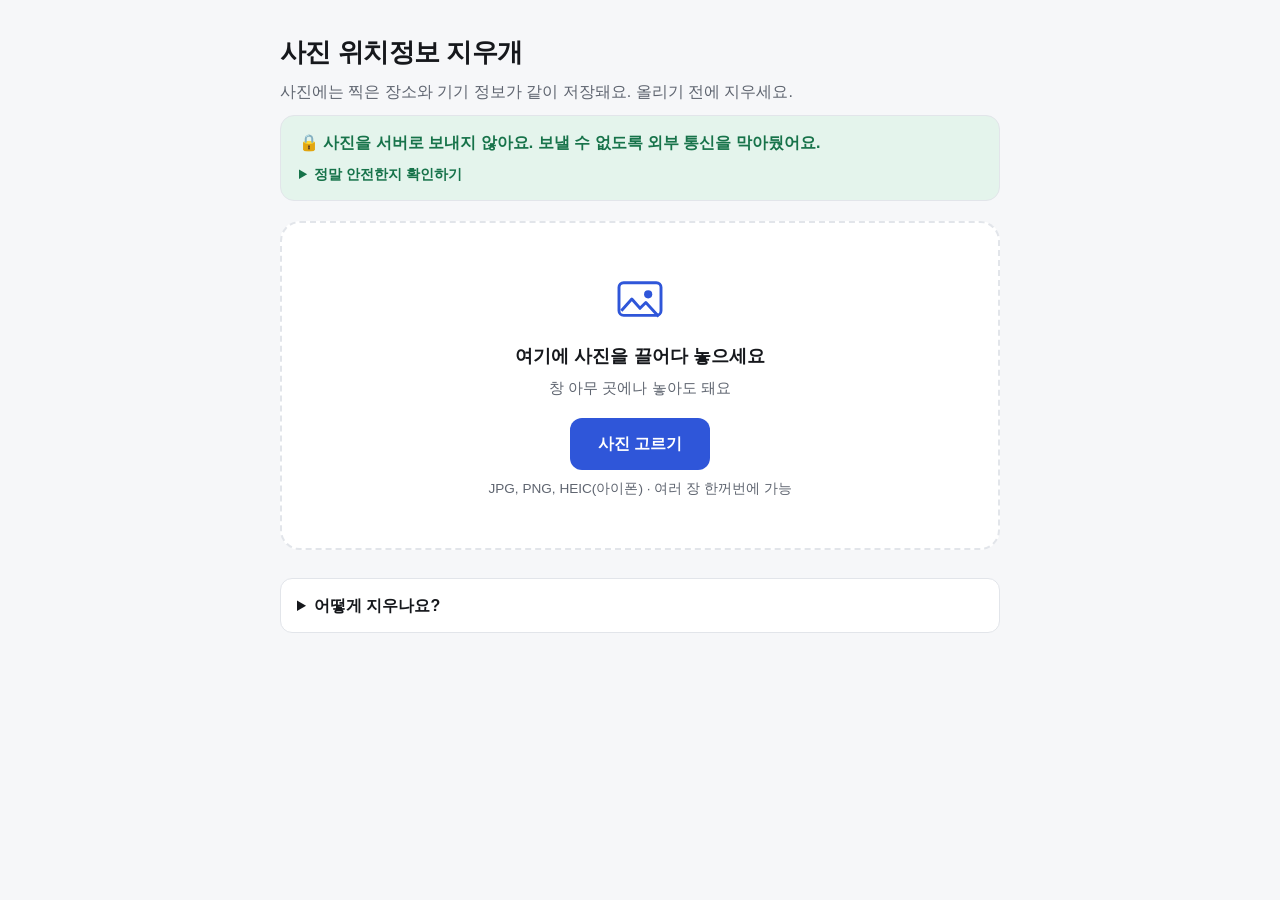
==== commit 7baced51: "지우개: ZIP 일괄 내려받기 + 첫 화면 신뢰 구성 - Chrome이 연속 다운로드를 11장째부터 막아 일부가 조용히 빠지던 문제 해결 (ZIP 묶음) - 압축 없는 ZIP 생성" ====
--- a/exif-cleaner/index.html
+++ b/exif-cleaner/index.html
@@ -4,7 +4,11 @@
   <meta charset="utf-8">
   <meta name="viewport" content="width=device-width, initial-scale=1">
   <title>사진 위치정보 지우개</title>
-  <meta name="description" content="사진에 남은 촬영 위치와 기기 정보를 브라우저 안에서 지웁니다">
+  <meta name="description" content="사진에 남은 촬영 위치와 기기 정보를 브라우저 안에서 지웁니다. 업로드 없음.">
+  <meta property="og:title" content="사진 위치정보 지우개">
+  <meta property="og:description" content="사진을 올리지 않고 브라우저 안에서 촬영 위치·기기 정보를 지웁니다.">
+  <meta property="og:type" content="website">
+  <link rel="icon" href="data:image/svg+xml,%3Csvg xmlns='http://www.w3.org/2000/svg' viewBox='0 0 32 32'%3E%3Crect width='32' height='32' rx='7' fill='%232f56d9'/%3E%3Cpath d='M16 7c-3.3 0-6 2.6-6 5.9 0 4.3 6 11.1 6 11.1s6-6.8 6-11.1C22 9.6 19.3 7 16 7z' fill='white'/%3E%3Cpath d='M11 22l10-12' stroke='%232f56d9' stroke-width='2.6' stroke-linecap='round'/%3E%3C/svg%3E">
   <!-- 외부로 나가는 통신을 브라우저 수준에서 막는다. 코드가 보내려 해도 실패한다. -->
   <meta http-equiv="Content-Security-Policy"
         content="default-src 'none'; img-src blob: data:; style-src 'unsafe-inline'; script-src 'unsafe-inline'; connect-src 'none'; form-action 'none'; base-uri 'none'">
@@ -193,8 +197,10 @@
 @media (min-width: 752px) { #bar { bottom: 16px; border: 1px solid var(--line); border-radius: 14px; } }
 
 /* 안전 안내 */
-.safety { margin-top: 28px; padding: 18px 20px; border: 1px solid var(--line); border-radius: 14px; background: var(--ok-soft); }
-.safety h2 { margin: 0 0 10px; font-size: 1.05rem; color: var(--ok); }
+.safety { margin: 0 0 16px; padding: 14px 18px; border: 1px solid var(--line); border-radius: 14px; background: var(--ok-soft); }
+.safety .claim { margin: 0; font-weight: 700; color: var(--ok); }
+.safety summary { margin-top: 8px; color: var(--ok); font-size: .9rem; font-weight: 600; cursor: pointer; }
+.safety ul { margin: 10px 0 0; }
 .safety ul { margin: 0; padding-left: 18px; }
 .safety li { margin-bottom: 6px; font-size: .93rem; }
 .safety li b { font-weight: 700; }
@@ -203,16 +209,48 @@
 #net-result { font-size: .9rem; color: var(--muted); }
 #net-result.pass { color: var(--ok); font-weight: 700; }
 #net-result.fail { color: var(--danger); font-weight: 700; }
+
+/* 첫 화면으로 올린 안전 안내 */
+.safety { margin: 0 0 20px; }
+.safety code { padding: 1px 5px; border-radius: 5px; background: var(--surface); font-size: .88em; }
+.how h3 { margin: 14px 0 6px; font-size: .9rem; color: var(--text); }
+.how table { width: 100%; border-collapse: collapse; font-size: .9rem; }
+.how th { width: 78px; padding: 6px 8px 6px 0; color: var(--muted); text-align: left; vertical-align: top; font-weight: 600; }
+.how td { padding: 6px 0; color: var(--muted); }
+.how tr + tr th, .how tr + tr td { border-top: 1px solid var(--line); }
+
+/* 키보드 사용자를 위한 초점 표시 */
+:where(button, label.pick, summary, input, select):focus-visible {
+  outline: 3px solid var(--brand);
+  outline-offset: 2px;
+}
   </style>
 </head>
 <body>
   <header>
     <h1>사진 위치정보 지우개</h1>
     <p class="lead">사진에는 찍은 장소와 기기 정보가 같이 저장돼요. 올리기 전에 지우세요.</p>
-    <p class="privacy"><span aria-hidden="true">🔒</span> 사진은 이 컴퓨터 안에서만 처리돼요. 인터넷으로 전송하지 않아요.</p>
   </header>
 
   <main>
+    <section class="safety">
+      <p class="claim"><span aria-hidden="true">🔒</span> 사진을 서버로 보내지 않아요. 보낼 수 없도록 외부 통신을 막아뒀어요.</p>
+      <details>
+        <summary>정말 안전한지 확인하기</summary>
+        <ul>
+          <li><b>보내지 않는 게 아니라 보낼 수 없어요.</b> 이 페이지는 외부 통신이 차단돼 있어요. 만든 사람도 누가 어떤 사진을 넣었는지 알 수 없어요.</li>
+          <li><b>외부에서 불러오는 것이 하나도 없어요.</b> 글꼴, 분석 도구, 광고가 전부 없어요. 이 파일 한 장이 전부예요.</li>
+          <li><b>사진을 저장하지 않아요.</b> 브라우저 메모리에서만 처리하고, 창을 닫으면 사라져요. 쿠키도 기록도 남기지 않아요.</li>
+          <li><b>인터넷을 꺼도 그대로 동작해요.</b> 와이파이를 끄고 써보면 바로 확인돼요.</li>
+          <li><b>원본 사진은 그대로 있어요.</b> 정리한 사진은 이름 뒤에 <code>-clean</code>이 붙은 새 파일로 저장돼요.</li>
+        </ul>
+        <div class="proof">
+          <button id="net-test" type="button" class="ghost">지금 외부 전송 시도해보기</button>
+          <span id="net-result" role="status"></span>
+        </div>
+      </details>
+    </section>
+
     <section id="step1">
       <div id="zone">
         <svg viewBox="0 0 48 48" aria-hidden="true" class="zone-icon">
@@ -236,25 +274,16 @@
       <div id="files"></div>
     </section>
 
-    <section class="safety">
-      <h2>사진은 어디로도 가지 않아요</h2>
-      <ul>
-        <li><b>보내지 않는 게 아니라 보낼 수 없어요.</b> 이 페이지는 외부 통신이 차단돼 있어요. 만든 사람도 누가 어떤 사진을 넣었는지 알 수 없어요.</li>
-        <li><b>외부에서 불러오는 것이 하나도 없어요.</b> 글꼴, 분석 도구, 광고가 전부 없어요. 이 파일 한 장이 전부예요.</li>
-        <li><b>사진을 저장하지 않아요.</b> 브라우저 메모리에서만 처리하고, 창을 닫으면 사라져요. 쿠키도 기록도 남기지 않아요.</li>
-        <li><b>인터넷을 꺼도 그대로 동작해요.</b> 와이파이를 끄고 써보면 바로 확인돼요.</li>
-      </ul>
-      <div class="proof">
-        <button id="net-test" type="button" class="ghost">지금 외부 전송 시도해보기</button>
-        <span id="net-result" role="status"></span>
-      </div>
-    </section>
-
     <details class="how">
       <summary>어떻게 지우나요?</summary>
       <p>사진 파일 안에는 사진 내용과 별도로 촬영 정보가 붙어 있어요. 이 도구는 그 부분만 잘라내고 사진 자체는 건드리지 않아요. 그래서 화질이 떨어지지 않아요.</p>
       <p>세로로 찍은 사진은 예외예요. 방향 정보까지 지우면 사진이 눕기 때문에, 방향을 사진에 먼저 적용하고 다시 저장해요. 이때만 아주 약간 다시 압축돼요.</p>
       <p>직접 확인하고 싶다면 브라우저 개발자 도구(F12)의 네트워크 탭을 켠 채로 사진을 넣어보세요. 요청이 하나도 잡히지 않아요.</p>
+      <h3>지우는 것과 남기는 것</h3>
+      <table>
+        <tr><th>지워요</th><td>촬영 위치(GPS), 촬영 일시, 카메라 제조사·모델, 렌즈·촬영 설정, 편집 프로그램 이름, 사진에 붙은 설명·저작권 정보(XMP·IPTC)</td></tr>
+        <tr><th>남겨요</th><td>사진 자체와 색 프로파일(ICC). 색이 틀어지는 것을 막기 위해서예요</td></tr>
+      </table>
     </details>
   </main>
 
@@ -620,6 +649,93 @@
   if (kind === 'jpeg') return stripJpeg(bytes);
   if (kind === 'png') return stripPng(bytes);
   return bytes;
+}
+
+// ---- zip.js
+// 여러 장을 ZIP 한 개로 묶는다.
+// 브라우저가 연속 다운로드를 막아 일부가 조용히 빠지는 것을 피하려는 목적이다.
+// 사진은 이미 압축된 파일이라 압축 없이 담는다(store 방식). 외부 라이브러리가 필요 없다.
+
+const CRC_TABLE = (() => {
+  const table = new Uint32Array(256);
+  for (let i = 0; i < 256; i++) {
+    let c = i;
+    for (let k = 0; k < 8; k++) c = c & 1 ? 0xedb88320 ^ (c >>> 1) : c >>> 1;
+    table[i] = c >>> 0;
+  }
+  return table;
+})();
+
+function crc32(bytes) {
+  let c = 0xffffffff;
+  for (let i = 0; i < bytes.length; i++) c = CRC_TABLE[(c ^ bytes[i]) & 0xff] ^ (c >>> 8);
+  return (c ^ 0xffffffff) >>> 0;
+}
+
+// ZIP은 MS-DOS 시절 형식이라 날짜·시각을 2바이트씩 눌러 담는다.
+function dosTime(date) {
+  const time = (date.getHours() << 11) | (date.getMinutes() << 5) | (date.getSeconds() >> 1);
+  const day = ((date.getFullYear() - 1980) << 9) | ((date.getMonth() + 1) << 5) | date.getDate();
+  return { time, day };
+}
+
+function header(name, data, offset, when) {
+  const nameBytes = new TextEncoder().encode(name);
+  const { time, day } = dosTime(when);
+  const crc = crc32(data);
+
+  const local = new DataView(new ArrayBuffer(30));
+  local.setUint32(0, 0x04034b50, true);
+  local.setUint16(4, 20, true); // 풀기에 필요한 버전
+  local.setUint16(6, 0x0800, true); // 파일명 UTF-8
+  local.setUint16(8, 0, true); // 압축 없음
+  local.setUint16(10, time, true);
+  local.setUint16(12, day, true);
+  local.setUint32(14, crc, true);
+  local.setUint32(18, data.length, true);
+  local.setUint32(22, data.length, true);
+  local.setUint16(26, nameBytes.length, true);
+
+  const central = new DataView(new ArrayBuffer(46));
+  central.setUint32(0, 0x02014b50, true);
+  central.setUint16(4, 20, true);
+  central.setUint16(6, 20, true);
+  central.setUint16(8, 0x0800, true);
+  central.setUint16(10, 0, true);
+  central.setUint16(12, time, true);
+  central.setUint16(14, day, true);
+  central.setUint32(16, crc, true);
+  central.setUint32(20, data.length, true);
+  central.setUint32(24, data.length, true);
+  central.setUint16(28, nameBytes.length, true);
+  central.setUint32(42, offset, true);
+
+  return { nameBytes, local: new Uint8Array(local.buffer), central: new Uint8Array(central.buffer) };
+}
+
+// files: [{ name, blob }] → ZIP Blob
+async function zip(files, when = new Date()) {
+  const parts = [];
+  const directory = [];
+  let offset = 0;
+
+  for (const file of files) {
+    const data = new Uint8Array(await file.blob.arrayBuffer());
+    const { nameBytes, local, central } = header(file.name, data, offset, when);
+    parts.push(local, nameBytes, data);
+    directory.push(central, nameBytes);
+    offset += local.length + nameBytes.length + data.length;
+  }
+
+  const dirSize = directory.reduce((sum, part) => sum + part.length, 0);
+  const end = new DataView(new ArrayBuffer(22));
+  end.setUint32(0, 0x06054b50, true);
+  end.setUint16(8, files.length, true);
+  end.setUint16(10, files.length, true);
+  end.setUint32(12, dirSize, true);
+  end.setUint32(16, offset, true);
+
+  return new Blob([...parts, ...directory, new Uint8Array(end.buffer)], { type: 'application/zip' });
 }
 
 // ---- app.js
@@ -697,7 +813,8 @@
     : `사진 ${handled}장을 정리했어요. 위치정보는 원래 없었어요.`;
   $('#bar').hidden = done === 0;
   $('#bar-text').textContent = `정리 완료 ${done}장`;
-  $('#download-all').textContent = done > 1 ? `전부 내려받기 (${done}장)` : '내려받기';
+  $('#download-all').disabled = false;
+  $('#download-all').textContent = done > 1 ? `ZIP으로 전부 받기 (${done}장)` : '내려받기';
 }
 
 async function handle(file) {
@@ -789,7 +906,24 @@
   e.target.value = '';
 });
 
-$('#download-all').addEventListener('click', () => cleaned.forEach(({ name, blob }) => download(name, blob)));
+// 여러 장을 연달아 내려받으면 브라우저가 뒷장을 조용히 막는다. 한 묶음으로 준다.
+$('#download-all').addEventListener('click', async (e) => {
+  if (cleaned.length === 1) return download(cleaned[0].name, cleaned[0].blob);
+  const button = e.target;
+  const label = button.textContent;
+  button.disabled = true;
+  button.textContent = '묶는 중…';
+  try {
+    download(`사진정리-${new Date().toISOString().slice(0, 10)}.zip`, await zip(cleaned));
+    button.textContent = `${cleaned.length}장 내려받았어요`;
+  } catch (error) {
+    console.error('[zip]', error);
+    button.textContent = label;
+    $('#bar-text').textContent = '묶기에 실패했어요. 사진별 버튼으로 하나씩 받아주세요.';
+  } finally {
+    button.disabled = false;
+  }
+});
 
 $('#reset').addEventListener('click', () => {
   cleaned.length = 0;
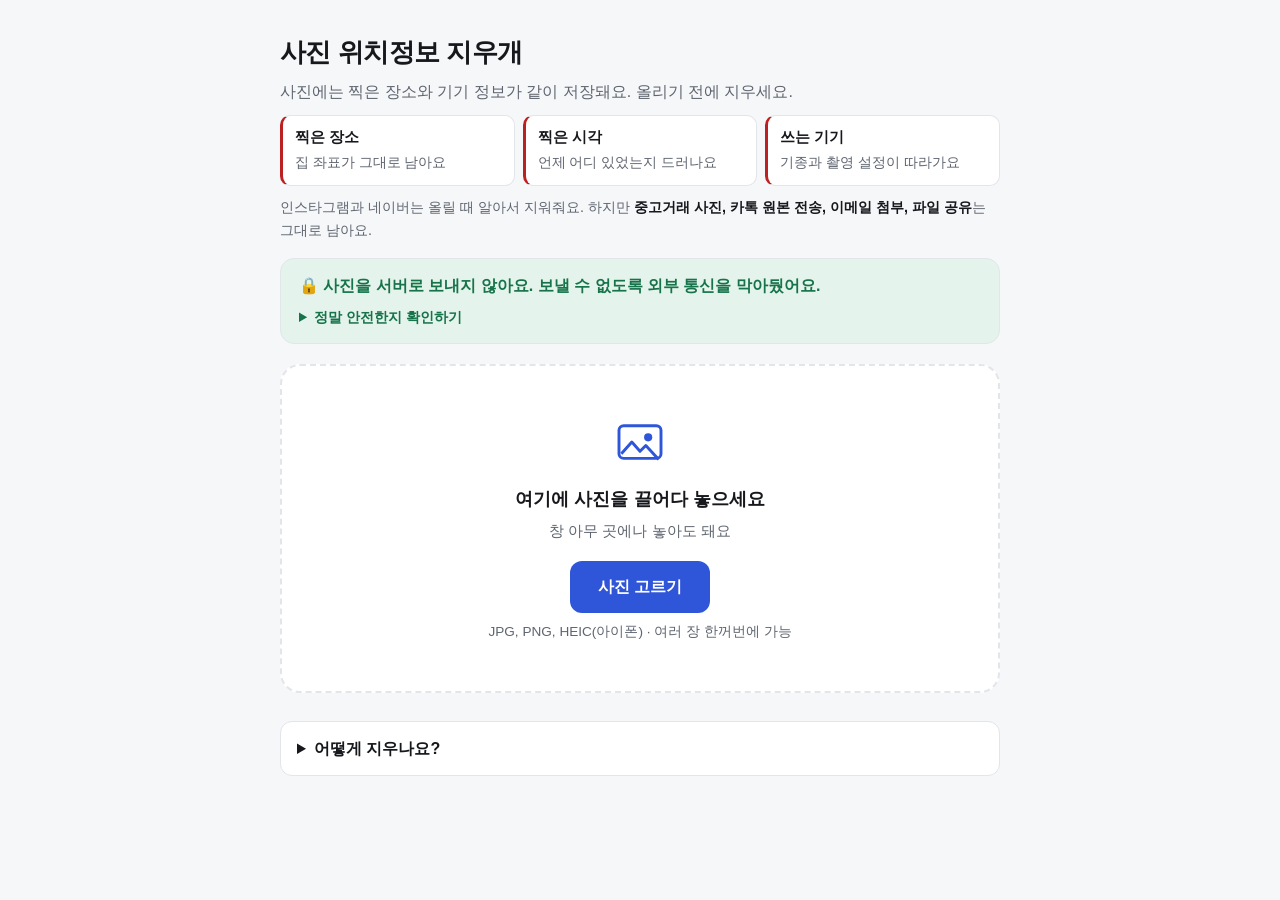
==== commit e95222ed: "지우개: 왜 필요한지 설명을 첫 화면에 추가 - 제목 아래에 3칸 요약(찍은 장소·찍은 시각·쓰는 기기)과 한 줄 맥락 배치 - SNS는 알아서 지우지만 중고거래·카톡 원본·이메일" ====
--- a/exif-cleaner/index.html
+++ b/exif-cleaner/index.html
@@ -224,12 +224,50 @@
   outline: 3px solid var(--brand);
   outline-offset: 2px;
 }
+
+/* 왜 필요한지 */
+.why { margin: 0 0 16px; }
+.why ul {
+  display: grid;
+  gap: 8px;
+  margin: 0 0 10px;
+  padding: 0;
+  list-style: none;
+}
+@media (min-width: 560px) { .why ul { grid-template-columns: repeat(3, 1fr); } }
+.why li {
+  padding: 10px 12px;
+  border: 1px solid var(--line);
+  border-left: 3px solid var(--danger);
+  border-radius: 10px;
+  background: var(--surface);
+}
+.why li b { display: block; font-size: .92rem; }
+.why li span { color: var(--muted); font-size: .85rem; }
+.why > p { margin: 0; color: var(--muted); font-size: .9rem; }
+.why > p b { color: var(--text); font-weight: 600; }
+
+/* 좁은 화면에서는 한 줄로 눕혀 높이를 줄인다 */
+@media (max-width: 559px) {
+  .why ul { gap: 6px; }
+  .why li { display: flex; align-items: baseline; gap: 8px; padding: 8px 10px; }
+  .why li b { flex: none; font-size: .88rem; }
+  .why li span { font-size: .82rem; }
+}
   </style>
 </head>
 <body>
   <header>
     <h1>사진 위치정보 지우개</h1>
     <p class="lead">사진에는 찍은 장소와 기기 정보가 같이 저장돼요. 올리기 전에 지우세요.</p>
+    <section class="why">
+      <ul>
+        <li><b>찍은 장소</b><span>집 좌표가 그대로 남아요</span></li>
+        <li><b>찍은 시각</b><span>언제 어디 있었는지 드러나요</span></li>
+        <li><b>쓰는 기기</b><span>기종과 촬영 설정이 따라가요</span></li>
+      </ul>
+      <p>인스타그램과 네이버는 올릴 때 알아서 지워줘요. 하지만 <b>중고거래 사진, 카톡 원본 전송, 이메일 첨부, 파일 공유</b>는 그대로 남아요.</p>
+    </section>
   </header>
 
   <main>
